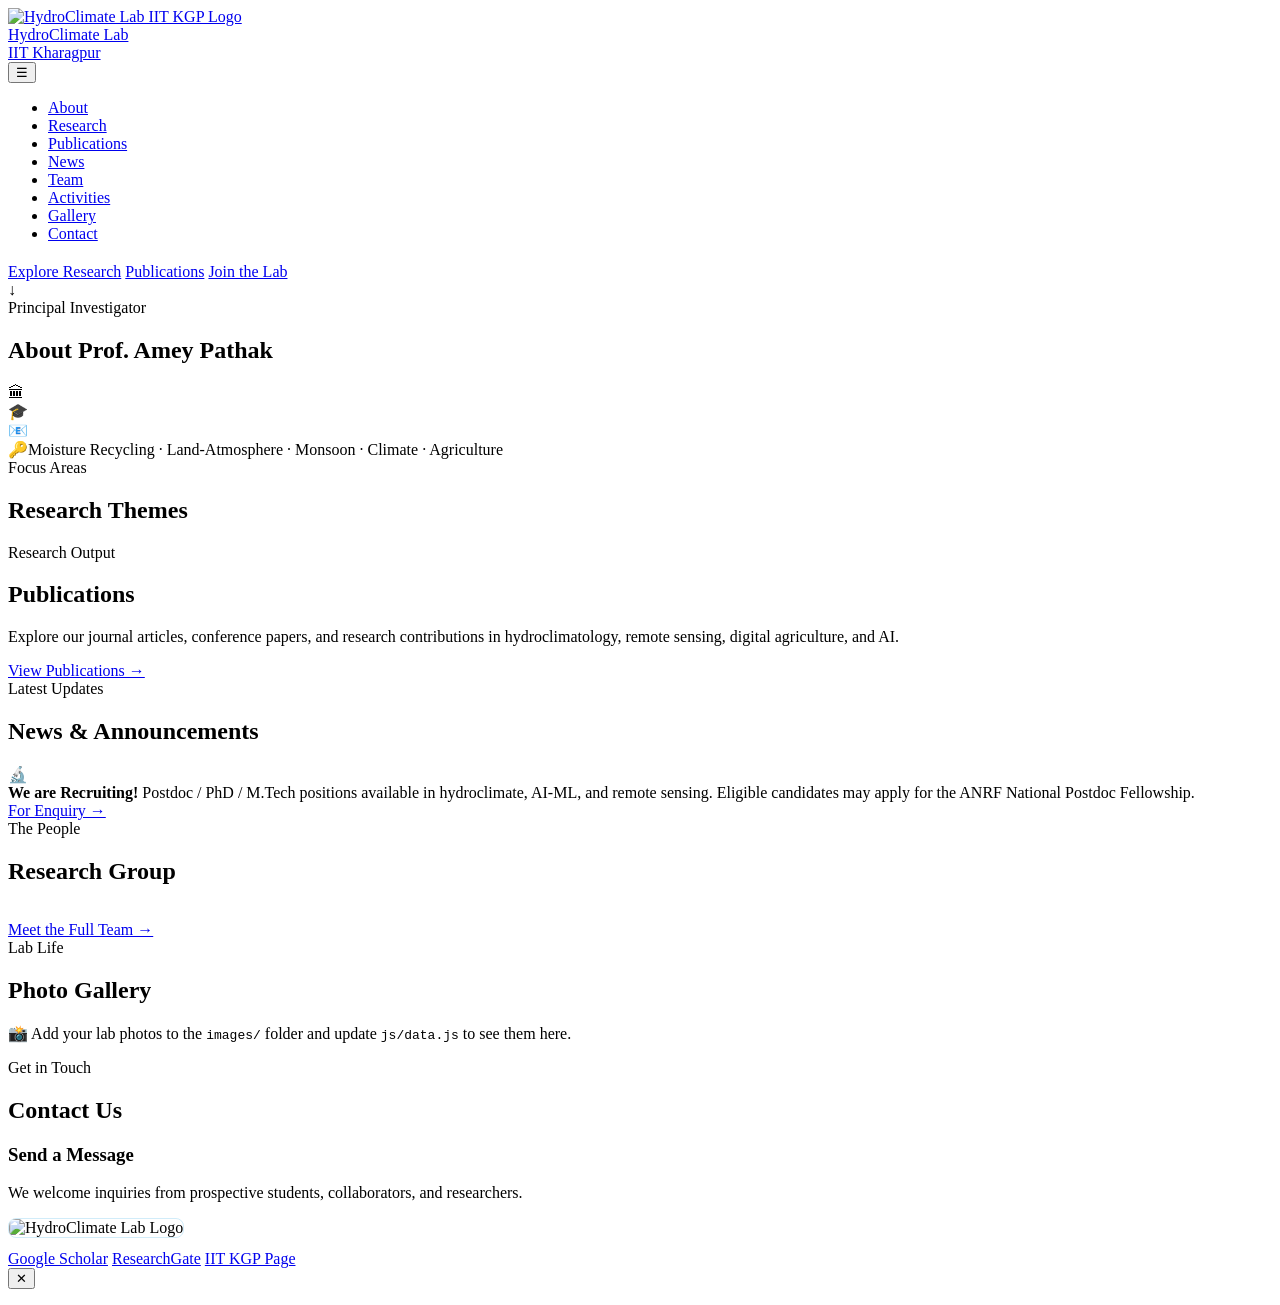
==== index.html @ 21ebfcee "Added" ====
<!DOCTYPE html>
<html lang="en">
<head>
  <meta charset="UTF-8"/>
  <meta name="viewport" content="width=device-width, initial-scale=1.0"/>
  <title>HydroClimate Lab — IIT Kharagpur</title>
  <meta name="description" content="Hydroclimate Laboratory at IIT Kharagpur led by Prof. Amey Pathak. Research in monsoon dynamics, moisture transport, extreme rainfall, atmospheric rivers, and drought assessment."/>
  <link href="https://fonts.googleapis.com/css2?family=Playfair+Display:wght@400;600;700&family=Source+Sans+3:wght@300;400;600&display=swap" rel="stylesheet"/>
  <link rel="stylesheet" href="css/style.css"/>
</head>
<body>

<!-- NAV -->
<nav id="navbar">
  <a class="nav-logo" href="#home">
    <img src="images/logo.png" alt="HydroClimate Lab IIT KGP Logo" class="nav-logo-img"/>
    <div>
      <div class="logo-text" id="nav-labname">HydroClimate Lab</div>
      <div class="logo-sub" id="nav-institute">IIT Kharagpur</div>
    </div>
  </a>
  <button class="hamburger" id="hamburger" aria-label="Menu">&#9776;</button>
  <ul id="nav-links">
    <li><a href="#about">About</a></li>
    <li><a href="#research">Research</a></li>
    <li><a href="publications.html">Publications</a></li>
    <li><a href="#news">News</a></li>
    <li><a href="team.html">Team</a></li>
    <li><a href="activities.html">Activities</a></li>
    <li><a href="#gallery">Gallery</a></li>
    <li><a href="#contact">Contact</a></li>
  </ul>
</nav>

<!-- HERO -->
<section class="hero" id="home">
  <div class="hero-content">
    <div class="hero-badge" id="hero-dept"></div>
    <h1 id="hero-title"></h1>
    <p class="hero-subtitle" id="hero-tagline"></p>
    <div class="hero-ctas">
      <a href="#research" class="btn-primary">Explore Research</a>
      <a href="#publications" class="btn-outline">Publications</a>
      <a href="#contact" class="btn-outline">Join the Lab</a>
    </div>
  </div>
  <div class="hero-scroll">↓</div>
</section>

<!-- STATS BAR -->
<div class="stats-bar" id="stats-bar"></div>

<!-- ABOUT -->
<section id="about">
  <div class="about-grid">
    <div class="about-text">
      <div class="section-label">Principal Investigator</div>
      <h2 class="section-title">About Prof. Amey Pathak</h2>
      <div class="section-divider"></div>
      <div id="about-text"></div>
      <div class="pi-links" id="pi-links"></div>
    </div>
    <div class="about-image-block">
      <div class="prof-card">
        <div class="prof-photo-wrap" id="prof-photo-wrap"></div>
        <div class="prof-name" id="prof-name"></div>
        <div id="prof-title-wrap"></div>
        <div class="prof-details">
          <div class="prof-detail-row"><span class="prof-detail-icon">🏛</span><span class="prof-detail-text" id="prof-office"></span></div>
          <div class="prof-detail-row"><span class="prof-detail-icon">🎓</span><span class="prof-detail-text" id="prof-degree"></span></div>
          <div class="prof-detail-row"><span class="prof-detail-icon">📧</span><span class="prof-detail-text" id="prof-email"></span></div>
          <div class="prof-detail-row"><span class="prof-detail-icon">🔑</span><span class="prof-detail-text">Moisture Recycling · Land-Atmosphere · Monsoon · Climate · Agriculture</span></div>
        </div>
        <div class="contact-links" id="prof-social-links"></div>
      </div>
    </div>
  </div>
</section>

<!-- RESEARCH -->
<section id="research" class="alt-bg">
  <div class="section-label">Focus Areas</div>
  <h2 class="section-title">Research Themes</h2>
  <div class="section-divider"></div>
  <div class="research-grid" id="research-grid"></div>
</section>

<!-- PUBLICATIONS -->
<section id="research">
</section>

<!-- Publications Preview -->
<section id="publications-preview">

    <div class="section-label">
        Research Output
    </div>

    <h2 class="section-title">
        Publications
    </h2>

    <div class="section-divider"></div>

    <p class="section-description">

        Explore our journal articles, conference papers,
        and research contributions in hydroclimatology,
        remote sensing, digital agriculture, and AI.

    </p>

    <div style="margin-top:05px;text-align:left;">

        <a href="publications.html" class="btn-primary">

            View Publications →

        </a>

    </div>

</section>

<section id="news">
</section>

<!-- NEWS -->
<section id="news" class="alt-bg">
  <div class="section-label">Latest Updates</div>
  <h2 class="section-title">News & Announcements</h2>
  <div class="section-divider"></div>
  <div class="news-list" id="news-list"></div>
  <div class="recruiting-banner">
    <div class="recruiting-icon">🔬</div>
    <div>
      <strong>We are Recruiting!</strong> Postdoc / PhD / M.Tech positions available in hydroclimate, AI-ML, and remote sensing. Eligible candidates may apply for the ANRF National Postdoc Fellowship.
    </div>
    <a href="#contact" class="btn-primary" style="white-space:nowrap;">For Enquiry →</a>
  </div>
</section>

<!-- TEAM -->
<section id="team">
  <div class="section-label">The People</div>
  <h2 class="section-title">Research Group</h2>
  <div class="section-divider"></div>
  <div class="team-grid" id="team-grid"></div>
  <div style="margin-top:36px;">
    <a href="team.html" class="btn-primary">Meet the Full Team →</a>
  </div>
</section>


<!-- GALLERY -->
<section id="gallery" class="alt-bg">
  <div class="section-label">Lab Life</div>
  <h2 class="section-title">Photo Gallery</h2>
  <div class="section-divider"></div>
  <div class="gallery-grid" id="gallery-grid"></div>
  <p class="gallery-note">📸 Add your lab photos to the <code>images/</code> folder and update <code>js/data.js</code> to see them here.</p>
</section>

<!-- CONTACT -->
<section id="contact" class="contact-bg">
  <div class="contact-grid">
    <div>
      <div class="section-label">Get in Touch</div>
      <h2 class="section-title">Contact Us</h2>
      <div class="section-divider"></div>
      <div class="contact-info" id="contact-info"></div>
    </div>
    <div id="contact-form-area">
      <h3 class="contact-form-title">Send a Message</h3>
      <p class="contact-form-subtitle">We welcome inquiries from prospective students, collaborators, and researchers.</p>
      <div id="google-form-embed"></div>
    </div>
  </div>
</section>

<!-- FOOTER -->
<footer>
  <div class="footer-inner">
    <div class="footer-logo">
      <img src="images/logo.png" alt="HydroClimate Lab Logo" style="width:40px;height:40px;border-radius:8px;object-fit:cover;border:1px solid rgba(74,179,232,0.25);"/>
      <div>
        <div style="color:white;font-size:13px;font-weight:600;" id="footer-labname"></div>
        <div style="font-size:11px;" id="footer-dept"></div>
      </div>
    </div>
    <p id="footer-text" style="font-size:12px;"></p>
    <div class="footer-links">
      <a href="https://scholar.google.com/citations?user=do9u7u8AAAAJ&hl=en" target="_blank">Google Scholar</a>
      <a href="https://www.researchgate.net/profile/Amey-Pathak" target="_blank">ResearchGate</a>
      <a href="https://www.iitkgp.ac.in/department/AG/faculty/ag-amey" target="_blank">IIT KGP Page</a>
    </div>
  </div>
</footer>

<!-- Lightbox -->
<div class="lightbox" id="lightbox">
  <button class="lightbox-close" id="lb-close">✕</button>
  <img id="lb-img" src="" alt=""/>
  <p id="lb-caption"></p>
</div>

<script src="js/data.js"></script>
<script src="js/main.js"></script>
</body>
</html>
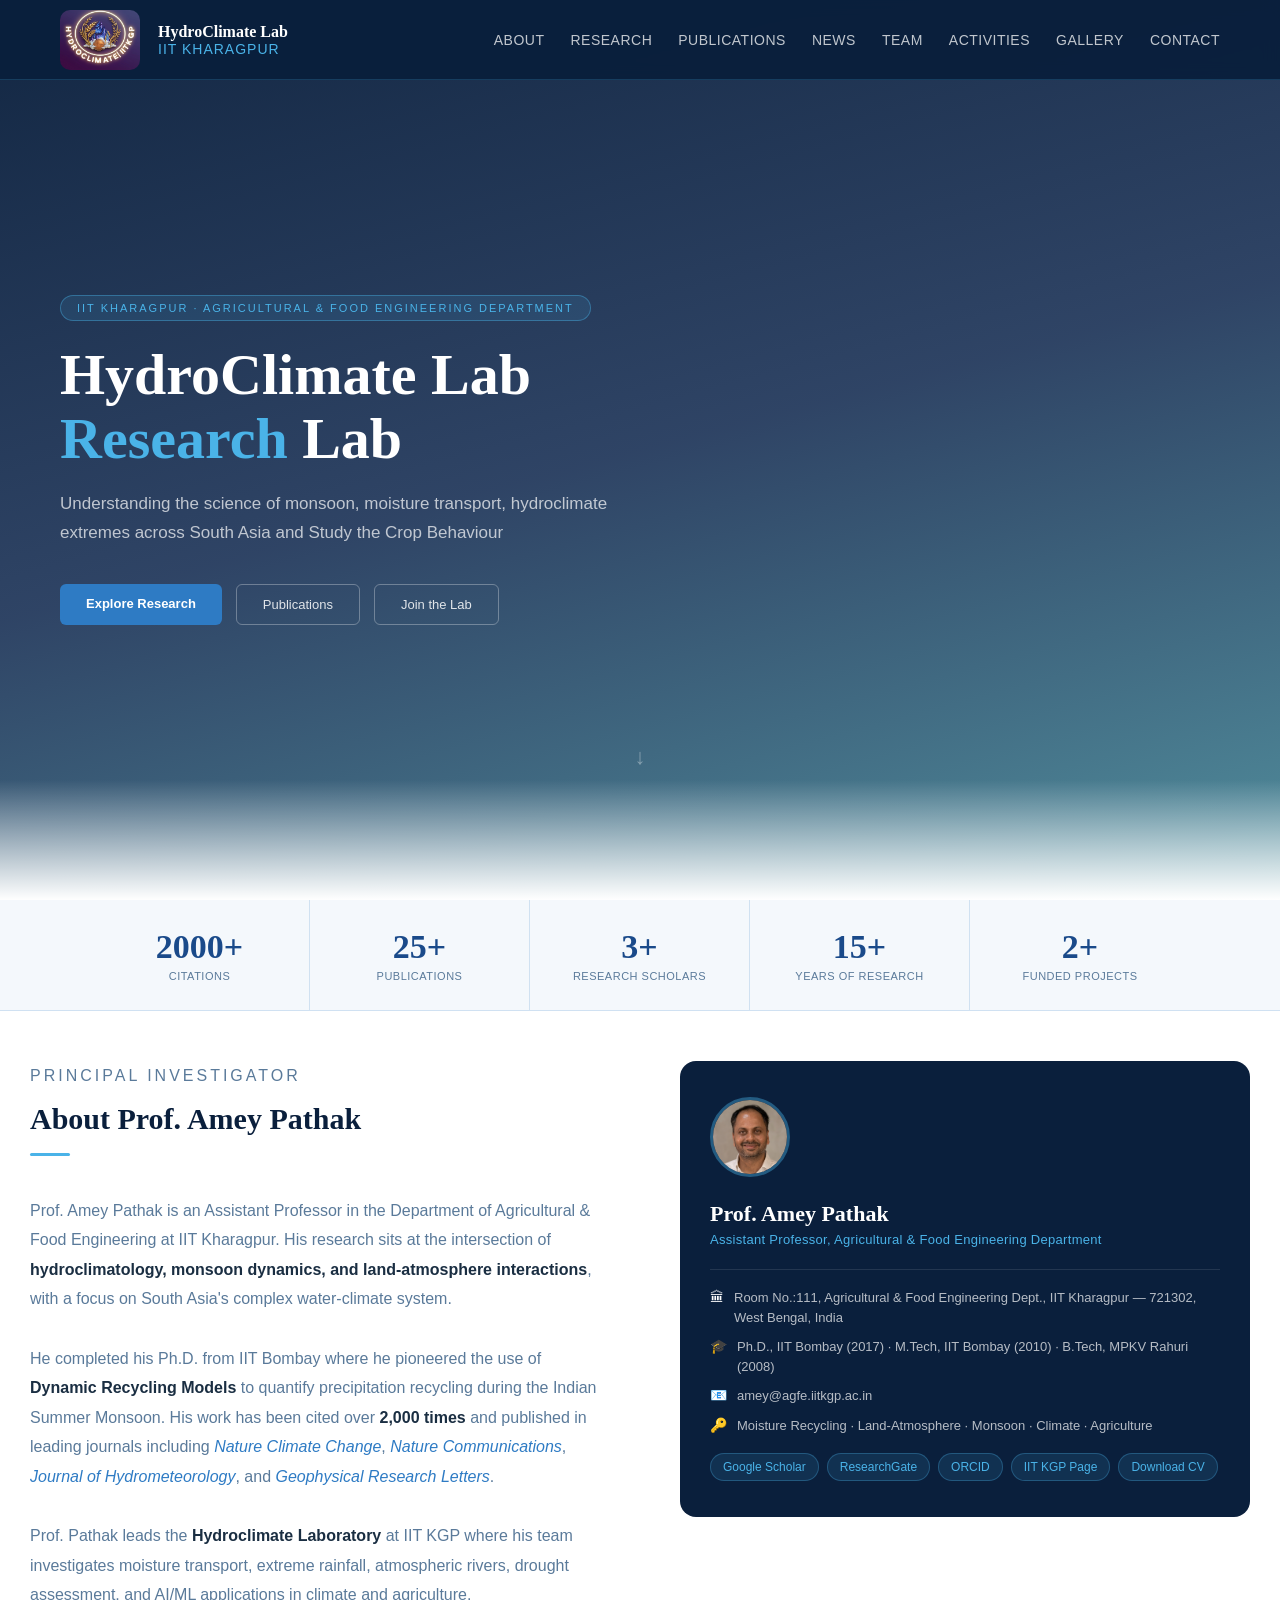
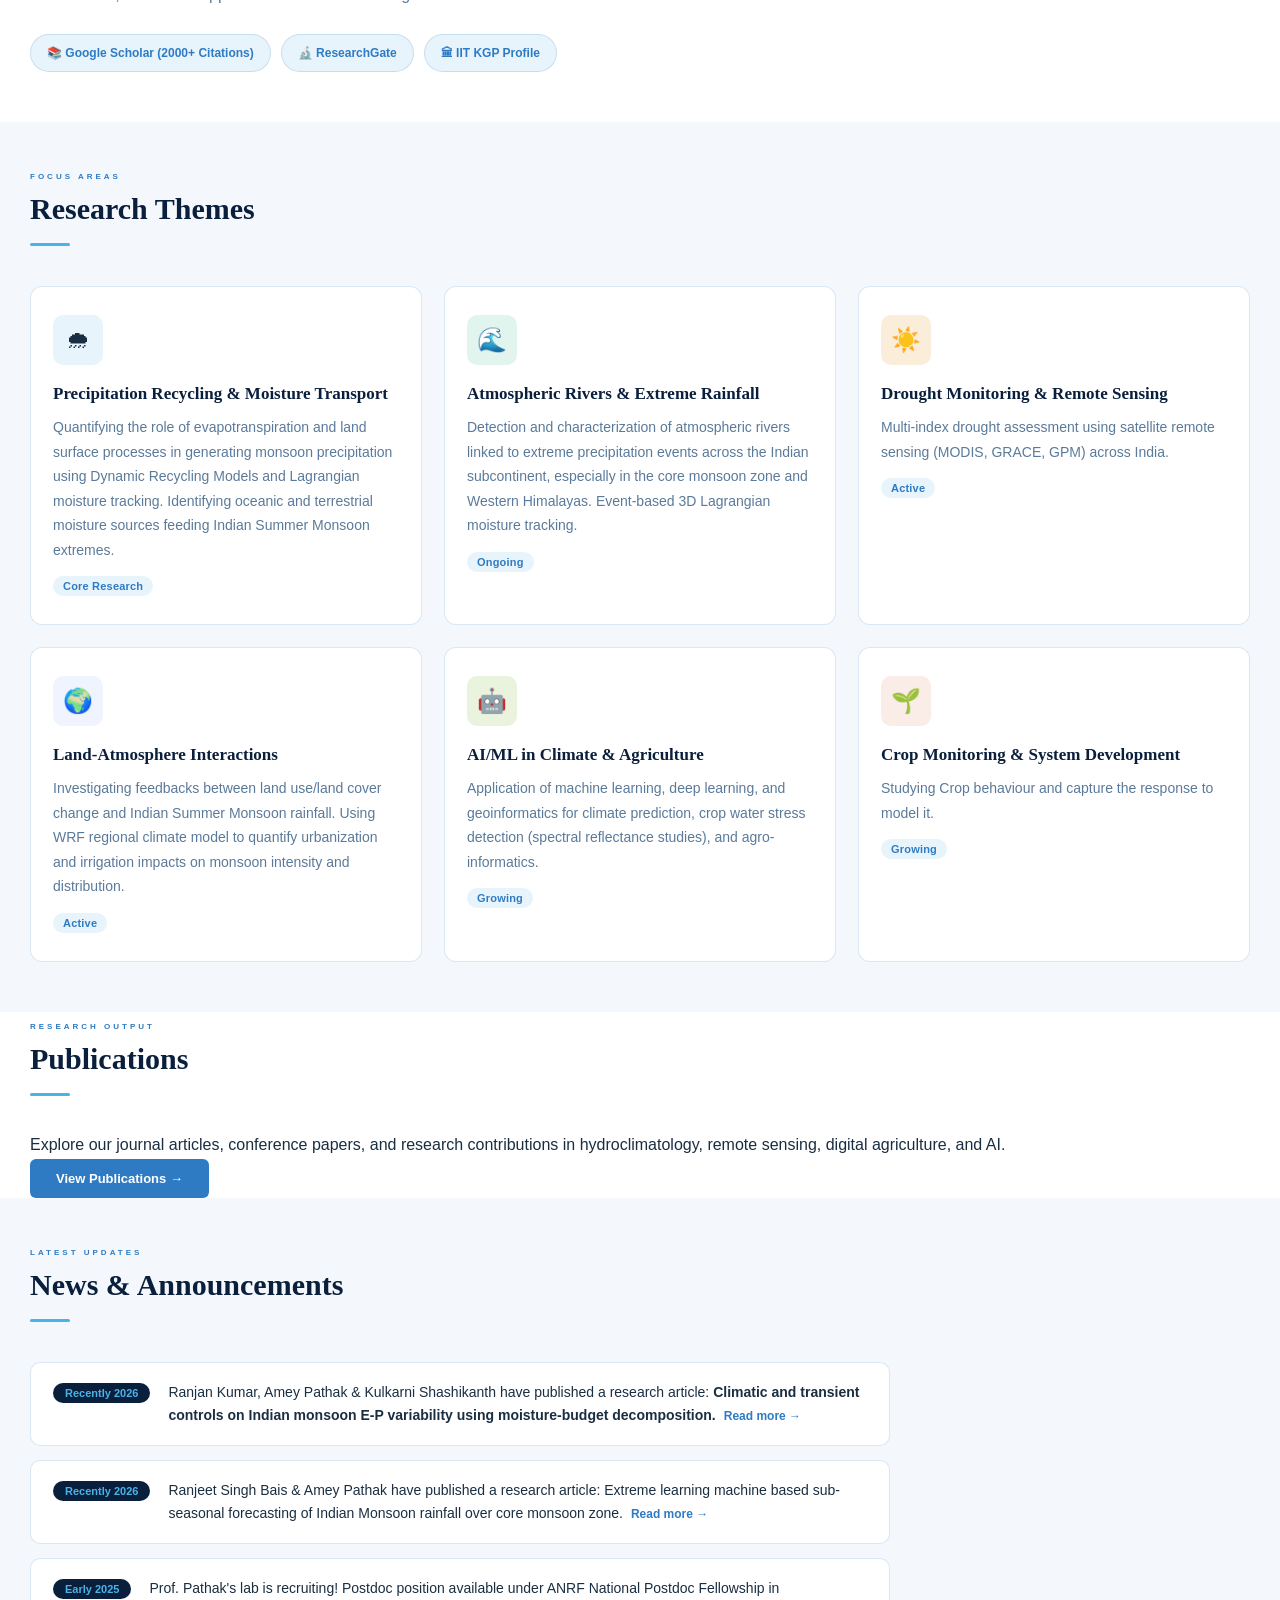
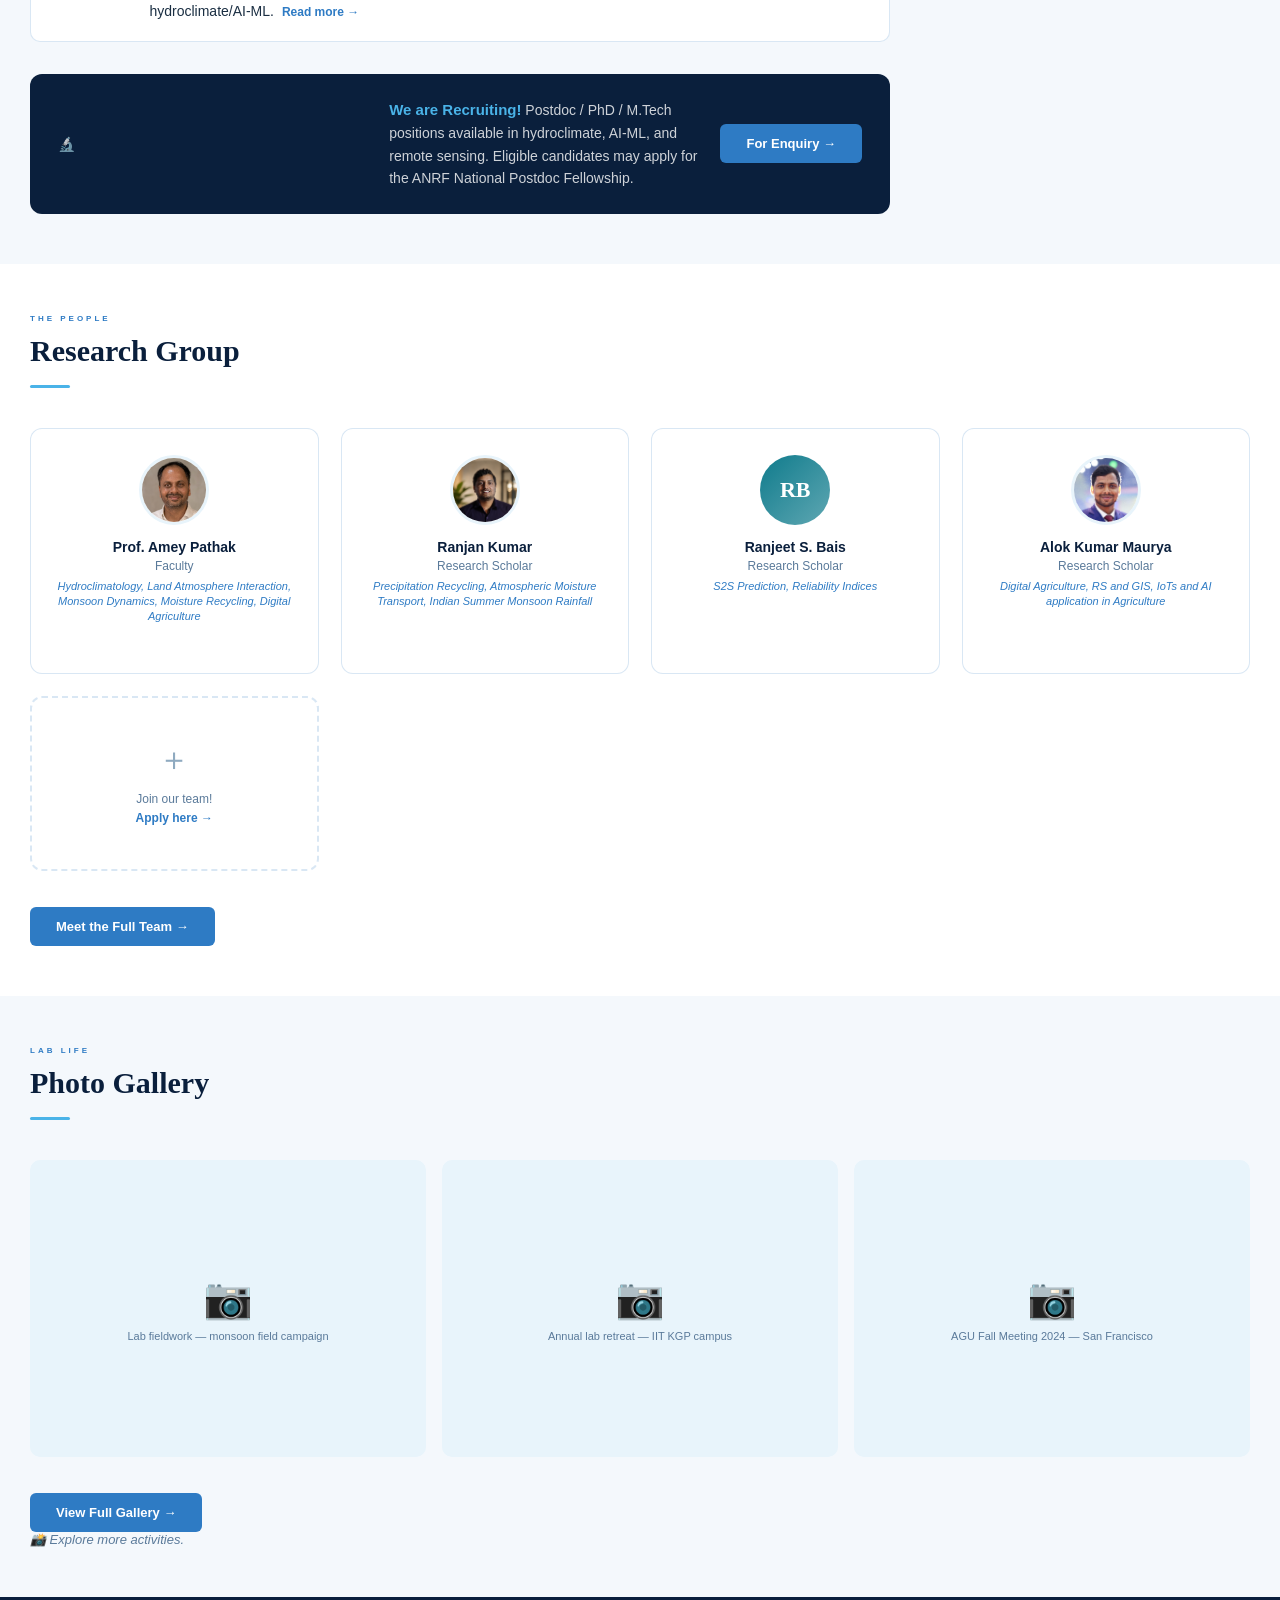
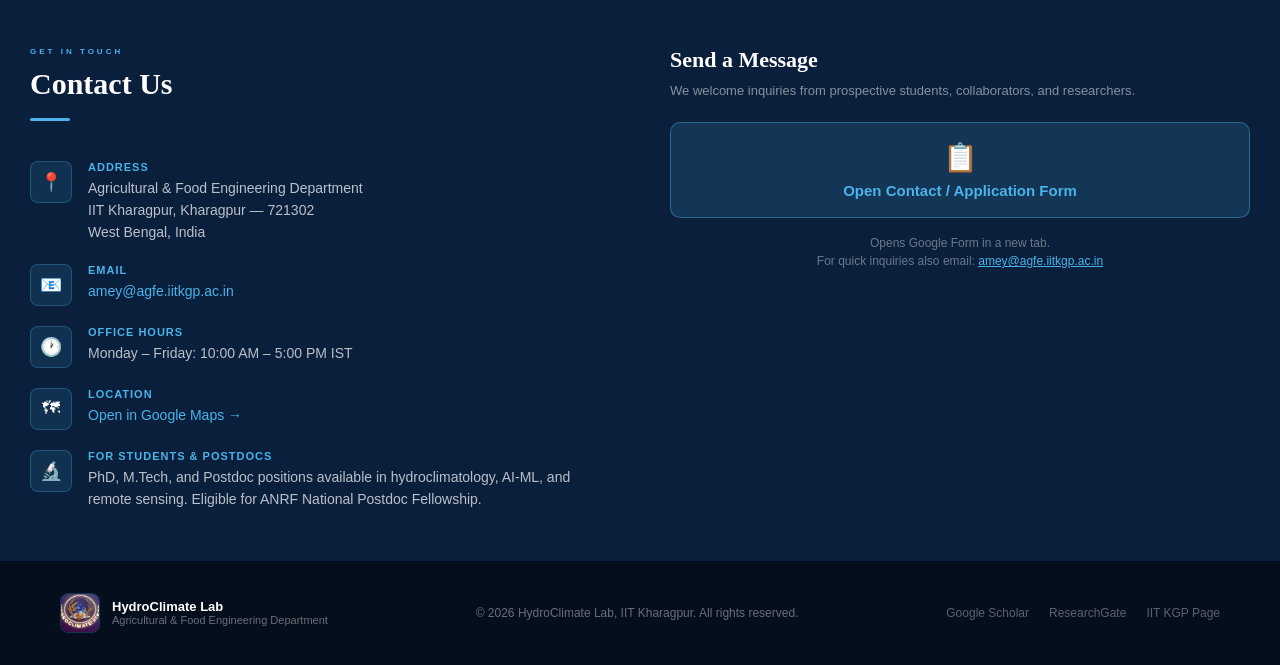
==== commit f9ebb96c: "Added" ====
--- a/index.html
+++ b/index.html
@@ -85,44 +85,19 @@
   <div class="research-grid" id="research-grid"></div>
 </section>
 
-<!-- PUBLICATIONS -->
-<section id="research">
-</section>
-
 <!-- Publications Preview -->
 <section id="publications-preview">
-
-    <div class="section-label">
-        Research Output
-    </div>
-
-    <h2 class="section-title">
-        Publications
-    </h2>
-
+    <div class="section-label">Research Output</div>
+    <h2 class="section-title">Publications</h2>
     <div class="section-divider"></div>
-
     <p class="section-description">
-
         Explore our journal articles, conference papers,
         and research contributions in hydroclimatology,
         remote sensing, digital agriculture, and AI.
-
     </p>
-
     <div style="margin-top:05px;text-align:left;">
-
-        <a href="publications.html" class="btn-primary">
-
-            View Publications →
-
-        </a>
-
+        <a href="publications.html" class="btn-primary">View Publications →</a>
     </div>
-
-</section>
-
-<section id="news">
 </section>
 
 <!-- NEWS -->
@@ -151,14 +126,13 @@
   </div>
 </section>
 
-
 <!-- GALLERY -->
 <section id="gallery" class="alt-bg">
   <div class="section-label">Lab Life</div>
   <h2 class="section-title">Photo Gallery</h2>
   <div class="section-divider"></div>
   <div class="gallery-grid" id="gallery-grid"></div>
-  <p class="gallery-note">📸 Add your lab photos to the <code>images/</code> folder and update <code>js/data.js</code> to see them here.</p>
+  <p class="gallery-note">📸 Explore more activities.</p>
 </section>
 
 <!-- CONTACT -->
@@ -205,6 +179,7 @@
 </div>
 
 <script src="js/data.js"></script>
+<script src="js/publication_data.js"></script>
 <script src="js/main.js"></script>
 </body>
-</html>
+</html>
--- a/css/style.css
+++ b/css/style.css
@@ -0,0 +1,502 @@
+:root {
+  --navy: #0a1f3c;
+  --deep: #122a50;
+  --blue: #1a4a8a;
+  --sky: #2e7bc4;
+  --accent: #4ab3e8;
+  --teal: #0f7b8c;
+  --light: #e8f4fb;
+  --muted: #8faac0;
+  --white: #ffffff;
+  --off-white: #f4f8fc;
+  --text: #1a2e42;
+  --text-muted: #5a7a9a;
+  --border: rgba(46,123,196,0.18);
+}
+*,*::before,*::after{margin:0;padding:0;box-sizing:border-box}
+html{scroll-behavior:smooth}
+body{font-family:'Source Sans 3',sans-serif;color:var(--text);background:var(--white)}
+
+/* NAV */
+nav{position:fixed;top:0;width:100%;z-index:100;background:rgba(10,31,60,0.97);backdrop-filter:blur(8px);display:flex;align-items:center;justify-content:space-between;padding:0 60px;height:80px;border-bottom:1px solid rgba(74,179,232,0.2);transition:box-shadow .3s}
+nav.scrolled{box-shadow:0 4px 32px rgba(0,0,0,.35)}
+.nav-logo{display:flex;align-items:center;gap:18px;text-decoration:none}
+/* ===== Logo Icone ===== */
+.logo-icon{width:38px;height:38px;background:linear-gradient(135deg,var(--sky),var(--accent));border-radius:8px;display:flex;align-items:center;justify-content:center;font-family:'Playfair Display',serif;font-size:15px;font-weight:700;color:white;flex-shrink:0}
+.nav-logo-img{width:80px;height:60px;border-radius:10px;object-fit:cover;flex-shrink:0;background:rgba(255,255,255,0.06)}
+/* ===== Logo Lab Name Font Size ===== */
+.logo-text{font-family:'Playfair Display',serif;font-size:16px;font-weight:600;color:white;line-height:1.2}
+/* ===== Institute Name Below Logo ===== */
+.logo-sub{font-size:14px;color:var(--accent);font-weight:300;letter-spacing:1px;text-transform:uppercase}
+nav ul{list-style:none;display:flex;gap:26px}
+nav ul a{color:rgba(255,255,255,.75);text-decoration:none;font-size:14px;letter-spacing:.5px;text-transform:uppercase;font-weight:400;transition:color .2s;padding:4px 0;border-bottom:2px solid transparent;transition:color .2s,border-color .2s}
+nav ul a:hover{color:var(--accent);border-color:var(--accent)}
+.hamburger{display:none;background:none;border:none;color:white;font-size:22px;cursor:pointer;padding:4px}
+
+/* HERO */
+.hero{min-height:100vh;background:linear-gradient(165deg,rgba(10,31,60,.97) 0%,rgba(18,42,80,.88) 50%,rgba(15,100,120,.72) 100%),url('https://images.unsplash.com/photo-1504608524841-42584120d693?w=1800&q=80') center/cover no-repeat;display:flex;align-items:center;padding:100px 60px 80px;position:relative;overflow:hidden}
+.hero::after{content:'';position:absolute;bottom:0;left:0;right:0;height:120px;background:linear-gradient(to bottom,transparent,var(--white));pointer-events:none}
+.hero-content{max-width:780px;z-index:1;animation:fadeUp .9s ease both}
+@keyframes fadeUp{from{opacity:0;transform:translateY(28px)}to{opacity:1;transform:translateY(0)}}
+.hero-badge{display:inline-block;background:rgba(74,179,232,.12);border:1px solid rgba(74,179,232,.4);color:var(--accent);font-size:11px;letter-spacing:2px;text-transform:uppercase;padding:6px 16px;border-radius:40px;margin-bottom:22px}
+.hero h1{font-family:'Playfair Display',serif;font-size:58px;line-height:1.1;color:white;font-weight:700;margin-bottom:18px}
+.hero h1 span{color:var(--accent)}
+.hero-subtitle{font-size:17px;color:rgba(255,255,255,.7);font-weight:300;line-height:1.75;margin-bottom:36px;max-width:600px}
+.hero-ctas{display:flex;gap:14px;flex-wrap:wrap}
+.btn-primary{background:var(--sky);color:white;padding:12px 26px;border-radius:6px;text-decoration:none;font-size:13px;font-weight:600;transition:background .2s,transform .15s;display:inline-block;border:none;cursor:pointer}
+.btn-primary:hover{background:var(--accent);transform:translateY(-2px)}
+.btn-secondary{background:transparent;color:var(--sky);padding:12px 26px;border-radius:6px;text-decoration:none;font-size:13px;font-weight:600;border:1.5px solid var(--sky);transition:background .2s,color .2s;display:inline-block}
+.btn-secondary:hover{background:var(--sky);color:white}
+.btn-outline{border:1px solid rgba(255,255,255,.3);color:rgba(255,255,255,.85);padding:12px 26px;border-radius:6px;text-decoration:none;font-size:13px;font-weight:400;transition:border-color .2s,color .2s;display:inline-block}
+.btn-outline:hover{border-color:var(--accent);color:var(--accent)}
+.hero-scroll{position:absolute;bottom:130px;left:50%;transform:translateX(-50%);color:rgba(255,255,255,.35);font-size:22px;animation:bounce 2s infinite;z-index:1;cursor:pointer}
+@keyframes bounce{0%,100%{transform:translateX(-50%) translateY(0)}50%{transform:translateX(-50%) translateY(9px)}}
+
+/* STATS BAR */
+.stats-bar{background:var(--off-white);border-bottom:1px solid var(--border);display:flex;justify-content:center;flex-wrap:wrap}
+.stat-item{flex:1;min-width:120px;max-width:220px;text-align:center;padding:28px 16px;border-right:1px solid var(--border)}
+.stat-item:last-child{border-right:none}
+.stat-num{font-family:'Playfair Display',serif;font-size:34px;font-weight:700;color:var(--blue)}
+.stat-label{font-size:11px;color:var(--text-muted);letter-spacing:.5px;text-transform:uppercase;margin-top:4px}
+
+/* SECTIONS */
+section{padding:50px 30px}
+.alt-bg{background:var(--off-white)}
+.section-label{font-size:8px;letter-spacing:3px;text-transform:uppercase;color:var(--sky);font-weight:600;margin-bottom:10px}
+.section-title{font-family:'Playfair Display',serif;font-size:30px;font-weight:700;color:var(--navy);line-height:1.2}
+.section-divider{width:40px;height:3px;background:var(--accent);margin:16px 0 40px;border-radius:2px}
+
+/* ABOUT */
+.about-grid{display:grid;grid-template-columns:1fr 1fr;gap:80px;align-items:start}
+.about-text p,.about-text div{font-size:16px;line-height:1.85;color:var(--text-muted);font-weight:300}
+.about-text strong{color:var(--text);font-weight:600}
+.about-text em{font-style:italic;color:var(--sky)}
+.pi-links{display:flex;gap:10px;flex-wrap:wrap;margin-top:24px}
+.pi-links a{background:var(--light);color:var(--sky);font-size:12px;padding:7px 16px;border-radius:20px;text-decoration:none;font-weight:600;border:1px solid var(--border);transition:all .2s}
+.pi-links a:hover{background:var(--sky);color:white;border-color:var(--sky)}
+.prof-card{background:var(--navy);border-radius:16px;padding:36px 30px;color:white}
+.prof-photo-wrap{margin-bottom:20px}
+.prof-avatar{width:80px;height:80px;border-radius:50%;display:flex;align-items:center;justify-content:center;font-family:'Playfair Display',serif;font-size:26px;font-weight:700;color:white;background:linear-gradient(135deg,var(--sky),var(--teal))}
+.prof-photo{width:80px;height:80px;border-radius:50%;object-fit:cover;border:3px solid rgba(74,179,232,.4)}
+.prof-name{font-family:'Playfair Display',serif;font-size:22px;font-weight:700;margin-bottom:4px}
+.prof-title-text{font-size:13px;color:var(--accent);letter-spacing:.3px;margin-bottom:20px;line-height:1.4;display:block}
+.prof-details{border-top:1px solid rgba(255,255,255,.1);padding-top:18px}
+.prof-detail-row{display:flex;align-items:flex-start;gap:10px;margin-bottom:10px}
+.prof-detail-icon{font-size:14px;margin-top:1px;flex-shrink:0}
+.prof-detail-text{font-size:13px;color:rgba(255,255,255,.7);line-height:1.5}
+.contact-links{display:flex;gap:8px;flex-wrap:wrap;margin-top:18px}
+.contact-links a{background:rgba(74,179,232,.12);border:1px solid rgba(74,179,232,.3);color:var(--accent);font-size:12px;padding:6px 12px;border-radius:20px;text-decoration:none;transition:background .2s}
+.contact-links a:hover{background:rgba(74,179,232,.28)}
+
+/* RESEARCH */
+.research-grid{display:grid;grid-template-columns:repeat(3,1fr);gap:22px}
+.research-card{background:white;border-radius:12px;border:1px solid var(--border);padding:28px 22px;transition:transform .2s,box-shadow .2s;position:relative;overflow:hidden}
+.research-card::before{content:'';position:absolute;top:0;left:0;right:0;height:3px;background:linear-gradient(90deg,var(--sky),var(--accent));opacity:0;transition:opacity .2s}
+.research-card:hover{transform:translateY(-4px);box-shadow:0 12px 32px rgba(10,31,60,.1)}
+.research-card:hover::before{opacity:1}
+.research-icon{width:50px;height:50px;border-radius:10px;display:flex;align-items:center;justify-content:center;font-size:24px;margin-bottom:18px}
+.research-card h3{font-family:'Playfair Display',serif;font-size:17px;font-weight:600;color:var(--navy);margin-bottom:10px;line-height:1.3}
+.research-card p{font-size:14px;color:var(--text-muted);line-height:1.75;font-weight:300}
+.tag{display:inline-block;background:var(--light);color:var(--sky);font-size:11px;padding:4px 10px;border-radius:12px;margin:14px 0 0;font-weight:600;letter-spacing:.2px}
+
+/* PUBLICATIONS */
+.pub-filter{display:flex;gap:8px;flex-wrap:wrap;margin-bottom:20px}
+.filter-btn{background:white;border:1px solid var(--border);color:var(--text-muted);font-size:12px;padding:7px 16px;border-radius:20px;cursor:pointer;transition:all .2s;font-family:'Source Sans 3',sans-serif}
+.filter-btn:hover,.filter-btn.active{background:var(--navy);color:white;border-color:var(--navy)}
+.pub-list{display:flex;flex-direction:column;gap:16px;max-width:960px}
+.pub-item{background:var(--off-white);border-radius:10px;border-left:4px solid var(--sky);padding:05px 05px;transition:border-color .2s,opacity .3s}
+.pub-item:hover{border-color:var(--accent)}
+.pub-item.hidden{display:none}
+.pub-year-badge{float:right;background:var(--navy);color:white;font-size:11px;padding:3px 10px;border-radius:20px;font-weight:600}
+.pub-title{font-size:15px;font-weight:600;color:var(--navy);margin-bottom:6px;line-height:1.4}
+.pub-authors{font-size:13px;color:var(--text-muted);margin-bottom:5px;font-weight:300}
+.pub-journal{font-size:13px;color:var(--sky);font-style:italic}
+.pub-doi{margin-top:7px}
+.pub-doi a{color:var(--accent);text-decoration:none;font-size:12px;font-weight:600}
+.pub-doi a:hover{text-decoration:underline}
+
+/* NEWS */
+.news-list{display:flex;flex-direction:column;gap:14px;max-width:860px;margin-bottom:32px}
+.news-item{display:flex;gap:18px;align-items:flex-start;background:white;border-radius:10px;padding:18px 22px;border:1px solid var(--border);transition:box-shadow .2s}
+.news-item:hover{box-shadow:0 4px 16px rgba(10,31,60,.08)}
+.news-date{background:var(--navy);color:var(--accent);font-size:11px;padding:4px 12px;border-radius:20px;white-space:nowrap;font-weight:600;height:fit-content;margin-top:2px;flex-shrink:0}
+.news-text{font-size:14px;color:var(--text);line-height:1.65}
+.news-text a{color:var(--sky);text-decoration:none;font-size:12px;margin-left:8px;font-weight:600}
+.recruiting-banner{background:var(--navy);border-radius:12px;padding:24px 28px;display:flex;align-items:center;gap:20px;flex-wrap:wrap;max-width:860px}
+.recruiting-icon{font-size:28px;flex-shrink:0}
+.recruiting-banner div{flex:1;font-size:14px;color:rgba(255,255,255,.8);line-height:1.6;min-width:200px}
+.recruiting-banner strong{color:var(--accent);font-size:15px}
+
+/* TEAM */
+.team-grid{display:grid;grid-template-columns:repeat(4,1fr);gap:22px}
+a.team-card{text-decoration:none;color:inherit;display:block;cursor:pointer}
+.team-view-profile{font-size:11px;color:var(--sky);font-weight:600;margin-top:10px;opacity:0;transition:opacity .2s}
+.team-card:hover .team-view-profile{opacity:1}
+.team-card:hover{transform:translateY(-3px);box-shadow:0 8px 24px rgba(10,31,60,.1)}
+.team-card{background:white;border-radius:12px;border:1px solid var(--border);padding:26px 16px;text-align:center;transition:transform .2s,box-shadow .2s}
+.team-avatar{width:70px;height:70px;border-radius:50%;display:flex;align-items:center;justify-content:center;font-family:'Playfair Display',serif;font-size:22px;font-weight:700;color:white;margin:0 auto 14px}
+.team-photo{width:70px;height:70px;border-radius:50%;object-fit:cover;margin:0 auto 14px;display:block;border:3px solid var(--light)}
+.team-name{font-size:14px;font-weight:600;color:var(--navy);margin-bottom:4px}
+.team-role{font-size:12px;color:var(--text-muted);font-weight:300}
+.team-research{font-size:11px;color:var(--sky);margin-top:6px;font-style:italic;line-height:1.4}
+.team-email{font-size:11px;margin-top:8px}
+.team-email a{color:var(--muted);text-decoration:none}
+.team-card.recruit{border:2px dashed var(--border);background:transparent;display:flex;flex-direction:column;align-items:center;justify-content:center;min-height:175px}
+.recruit-plus{font-size:32px;color:var(--muted);margin-bottom:8px}
+.team-card.recruit a{color:var(--sky);font-size:12px;text-decoration:none;font-weight:600}
+
+/* GALLERY */
+.gallery-grid{display:grid;grid-template-columns:repeat(3,1fr);gap:16px;margin-bottom:20px}
+.gallery-item{border-radius:10px;overflow:hidden;cursor:pointer;position:relative;aspect-ratio:4/3;background:var(--light)}
+.gallery-item img{width:100%;height:100%;object-fit:cover;transition:transform .3s;display:block}
+.gallery-item:hover img{transform:scale(1.05)}
+.gallery-overlay{position:absolute;bottom:0;left:0;right:0;background:linear-gradient(transparent,rgba(10,31,60,.88));padding:24px 14px 14px;opacity:0;transition:opacity .3s}
+.gallery-item:hover .gallery-overlay{opacity:1}
+.gallery-caption{color:white;font-size:12px;font-weight:400;line-height:1.4}
+.gallery-placeholder{width:100%;height:100%;background:var(--light);display:flex;flex-direction:column;align-items:center;justify-content:center;font-size:40px;color:var(--muted);gap:8px}
+.gallery-placeholder span{font-size:11px;color:var(--text-muted);font-family:'Source Sans 3',sans-serif;text-align:center;padding:0 12px}
+.gallery-note{font-size:13px;color:var(--text-muted);font-style:italic}
+.gallery-note code{background:white;border:1px solid var(--border);padding:2px 6px;border-radius:4px;font-size:12px}
+
+.activities-preview,
+#activities-container {
+  display: flex;
+  flex-direction: column;
+  gap: 40px;
+  padding: 40px;
+}
+
+.activity-card {
+  background: white;
+  border-radius: 16px;
+  padding: 24px;
+  box-shadow: 0 6px 24px rgba(0,0,0,0.08);
+}
+
+.activity-header {
+  display: flex;
+  justify-content: space-between;
+  align-items: center;
+  flex-wrap: wrap;
+}
+
+.activity-meta {
+  display: flex;
+  gap: 12px;
+}
+
+.activity-date,
+.activity-role {
+  background: #eef4ff;
+  padding: 6px 12px;
+  border-radius: 20px;
+  font-size: 14px;
+}
+
+.activity-description {
+  margin-top: 16px;
+  line-height: 1.7;
+}
+
+.activity-gallery {
+  margin-top: 24px;
+  display: flex;
+  gap: 14px;
+  flex-wrap: wrap;
+}
+
+.activity-thumb {
+  width: 220px;
+  height: 160px;
+  object-fit: cover;
+  border-radius: 10px;
+  cursor: pointer;
+  transition: 0.3s;
+}
+
+.activity-thumb:hover {
+  transform: scale(1.03);
+}
+
+
+.publications-grid{
+    display:grid;
+    grid-template-columns:repeat(auto-fit,minmax(350px,1fr));
+    gap:10px;
+}
+
+.publication-card{
+    background:#fff;
+    border-radius:16px;
+    padding:10px;
+    box-shadow:0 4px 18px rgba(0,0,0,.08);
+    transition:.3s;
+}
+
+.publication-card:hover{
+    transform:translateY(-4px);
+}
+
+.pub-year{
+    color:#1a4a8a;
+    font-weight:700;
+}
+
+.pub-type{
+    display:inline-block;
+    margin-top:8px;
+    background:#eef4ff;
+    padding:4px 12px;
+    border-radius:20px;
+}
+
+.pub-title{
+    margin-top:10px;
+    line-height:1.5;
+}
+
+.pub-authors{
+    color:#666;
+}
+
+.pub-venue{
+    font-style:italic;
+}
+
+.pub-buttons{
+    margin-top:10px;
+    display:flex;
+    gap:10px;
+}
+
+.pub-btn{
+    padding:8px 16px;
+    border-radius:8px;
+    text-decoration:none;
+    background:#1a4a8a;
+    color:white;
+}
+
+.hero-small{
+    padding:120px 0 70px;
+    background:linear-gradient(
+        135deg,
+        rgba(26,74,138,.06),
+        rgba(26,74,138,.02)
+    );
+    text-align:center;
+}
+
+.hero-description{
+    max-width:800px;
+    margin:20px auto 0;
+    color:#555;
+    font-size:1.1rem;
+    line-height:1.8;
+}
+.publication-year-section{
+    margin-bottom:60px;
+}
+
+.publication-year{
+    color:#1a4a8a;
+    margin-bottom:20px;
+    border-bottom:3px solid #1a4a8a;
+    padding-bottom:10px;
+}
+
+.publication-category{
+    margin:30px 0 15px;
+    color:#444;
+}
+
+.publication-card{
+
+    background:#fff;
+
+    padding:24px;
+
+    border-radius:16px;
+
+    box-shadow:0 4px 16px rgba(0,0,0,.08);
+
+    margin-bottom:20px;
+
+    transition:.3s;
+}
+
+.publication-card:hover{
+
+    transform:translateY(-4px);
+
+}
+
+.publication-type{
+
+    display:inline-block;
+
+    padding:5px 12px;
+
+    background:#eef4ff;
+
+    color:#1a4a8a;
+
+    border-radius:20px;
+
+    font-size:14px;
+
+    font-weight:600;
+}
+
+.publication-title{
+
+    margin-top:10px;
+
+    line-height:1.6;
+}
+
+.publication-authors{
+
+    color:#666;
+
+    margin-top:10px;
+}
+
+.publication-venue{
+
+    color:#444;
+
+    font-style:italic;
+}
+
+.publication-links{
+
+    margin-top:15px;
+
+    display:flex;
+
+    gap:10px;
+
+    flex-wrap:wrap;
+}
+
+.pub-btn{
+
+    text-decoration:none;
+
+    background:#1a4a8a;
+
+    color:white;
+
+    padding:8px 16px;
+
+    border-radius:8px;
+
+    font-size:14px;
+
+    transition:.3s;
+}
+
+.pub-btn:hover{
+
+    opacity:.85;
+}
+
+#publications-preview{
+    padding-top: 10px;
+    padding-bottom: 0px;
+}
+
+
+
+
+/* LIGHTBOX */
+
+.lightbox {
+  display: none;
+  position: fixed;
+  z-index: 9999;
+  left: 0;
+  top: 0;
+  width: 100%;
+  height: 100%;
+  background: rgba(0,0,0,0.92);
+  justify-content: center;
+  align-items: center;
+}
+
+.lightbox-content {
+  max-width: 90%;
+  max-height: 90%;
+  border-radius: 10px;
+}
+
+.close-lightbox {
+  position: absolute;
+  top: 30px;
+  right: 40px;
+  color: white;
+  font-size: 42px;
+  cursor: pointer;
+}
+/* LIGHTBOX */
+.lightbox{display:none;position:fixed;inset:0;background:rgba(0,0,0,.93);z-index:999;align-items:center;justify-content:center;flex-direction:column;gap:16px;padding:20px}
+.lightbox.open{display:flex}
+.lightbox img{max-width:90vw;max-height:80vh;border-radius:8px;object-fit:contain}
+.lightbox p{color:rgba(255,255,255,.7);font-size:14px;text-align:center}
+.lightbox-close{position:absolute;top:20px;right:28px;background:none;border:none;color:white;font-size:28px;cursor:pointer;opacity:.7;transition:opacity .2s;line-height:1}
+.lightbox-close:hover{opacity:1}
+
+/* CONTACT */
+.contact-bg{background:var(--navy);color:white}
+.contact-bg .section-title{color:white}
+.contact-bg .section-label{color:var(--accent)}
+.contact-bg .section-divider{background:var(--accent)}
+.contact-grid{display:grid;grid-template-columns:1fr 1fr;gap:60px;align-items:start}
+.contact-info{display:flex;flex-direction:column;gap:20px}
+.contact-row{display:flex;gap:16px;align-items:flex-start}
+.contact-icon{width:42px;height:42px;border-radius:8px;background:rgba(74,179,232,.12);border:1px solid rgba(74,179,232,.28);display:flex;align-items:center;justify-content:center;font-size:18px;flex-shrink:0}
+.contact-detail h4{font-size:11px;color:var(--accent);letter-spacing:1px;text-transform:uppercase;margin-bottom:4px}
+.contact-detail p{font-size:14px;color:rgba(255,255,255,.72);font-weight:300;line-height:1.6;white-space:pre-line}
+.contact-detail a{color:var(--accent);text-decoration:none}
+.contact-detail a:hover{text-decoration:underline}
+.contact-form-title{font-family:'Playfair Display',serif;font-size:22px;color:white;margin-bottom:8px;font-weight:600}
+.contact-form-subtitle{font-size:13px;color:rgba(255,255,255,.5);margin-bottom:22px;line-height:1.5}
+.google-form-btn{display:block;background:rgba(74,179,232,.15);border:1.5px solid rgba(74,179,232,.4);color:var(--accent);text-align:center;padding:18px 24px;border-radius:10px;text-decoration:none;font-size:15px;font-weight:600;transition:all .2s;margin-bottom:16px}
+.google-form-btn:hover{background:rgba(74,179,232,.28);border-color:var(--accent)}
+.google-form-btn .gf-icon{font-size:28px;display:block;margin-bottom:8px}
+.google-form-note{font-size:12px;color:rgba(255,255,255,.4);line-height:1.5;text-align:center}
+.google-form-note a{color:var(--accent)}
+
+/* FOOTER */
+footer{background:#050e1c;color:rgba(255,255,255,.4);padding:32px 60px}
+.footer-inner{display:flex;align-items:center;justify-content:space-between;flex-wrap:wrap;gap:16px}
+.footer-logo{display:flex;align-items:center;gap:12px}
+.footer-links{display:flex;gap:20px}
+.footer-links a{color:rgba(255,255,255,.35);text-decoration:none;font-size:12px;transition:color .2s}
+.footer-links a:hover{color:var(--accent)}
+
+/* RESPONSIVE */
+@media(max-width:960px){
+  nav{padding:0 24px}
+  .hamburger{display:block}
+  nav ul{display:none;flex-direction:column;position:absolute;top:66px;left:0;width:100%;background:rgba(10,31,60,.98);padding:16px 24px 24px;gap:14px;border-bottom:1px solid rgba(74,179,232,.2)}
+  nav ul.open{display:flex}
+  section{padding:40px 20px}
+  .hero{padding:100px 24px 80px}
+  .hero h1{font-size:38px}
+  .about-grid,.contact-grid{grid-template-columns:1fr;gap:40px}
+  .research-grid{grid-template-columns:1fr 1fr}
+  .team-grid{grid-template-columns:repeat(2,1fr)}
+  .gallery-grid{grid-template-columns:repeat(2,1fr)}
+  .stats-bar{justify-content:flex-start}
+  .stat-item{border-right:none;border-bottom:1px solid var(--border);flex:none;width:50%}
+  .footer-inner{flex-direction:column;align-items:flex-start}
+}
+@media(max-width:560px){
+  .hero h1{font-size:30px}
+  .research-grid,.gallery-grid{grid-template-columns:1fr}
+  .section-title{font-size:28px}
+  .team-grid{grid-template-columns:repeat(2,1fr)}
+  .recruiting-banner{flex-direction:column}
+}
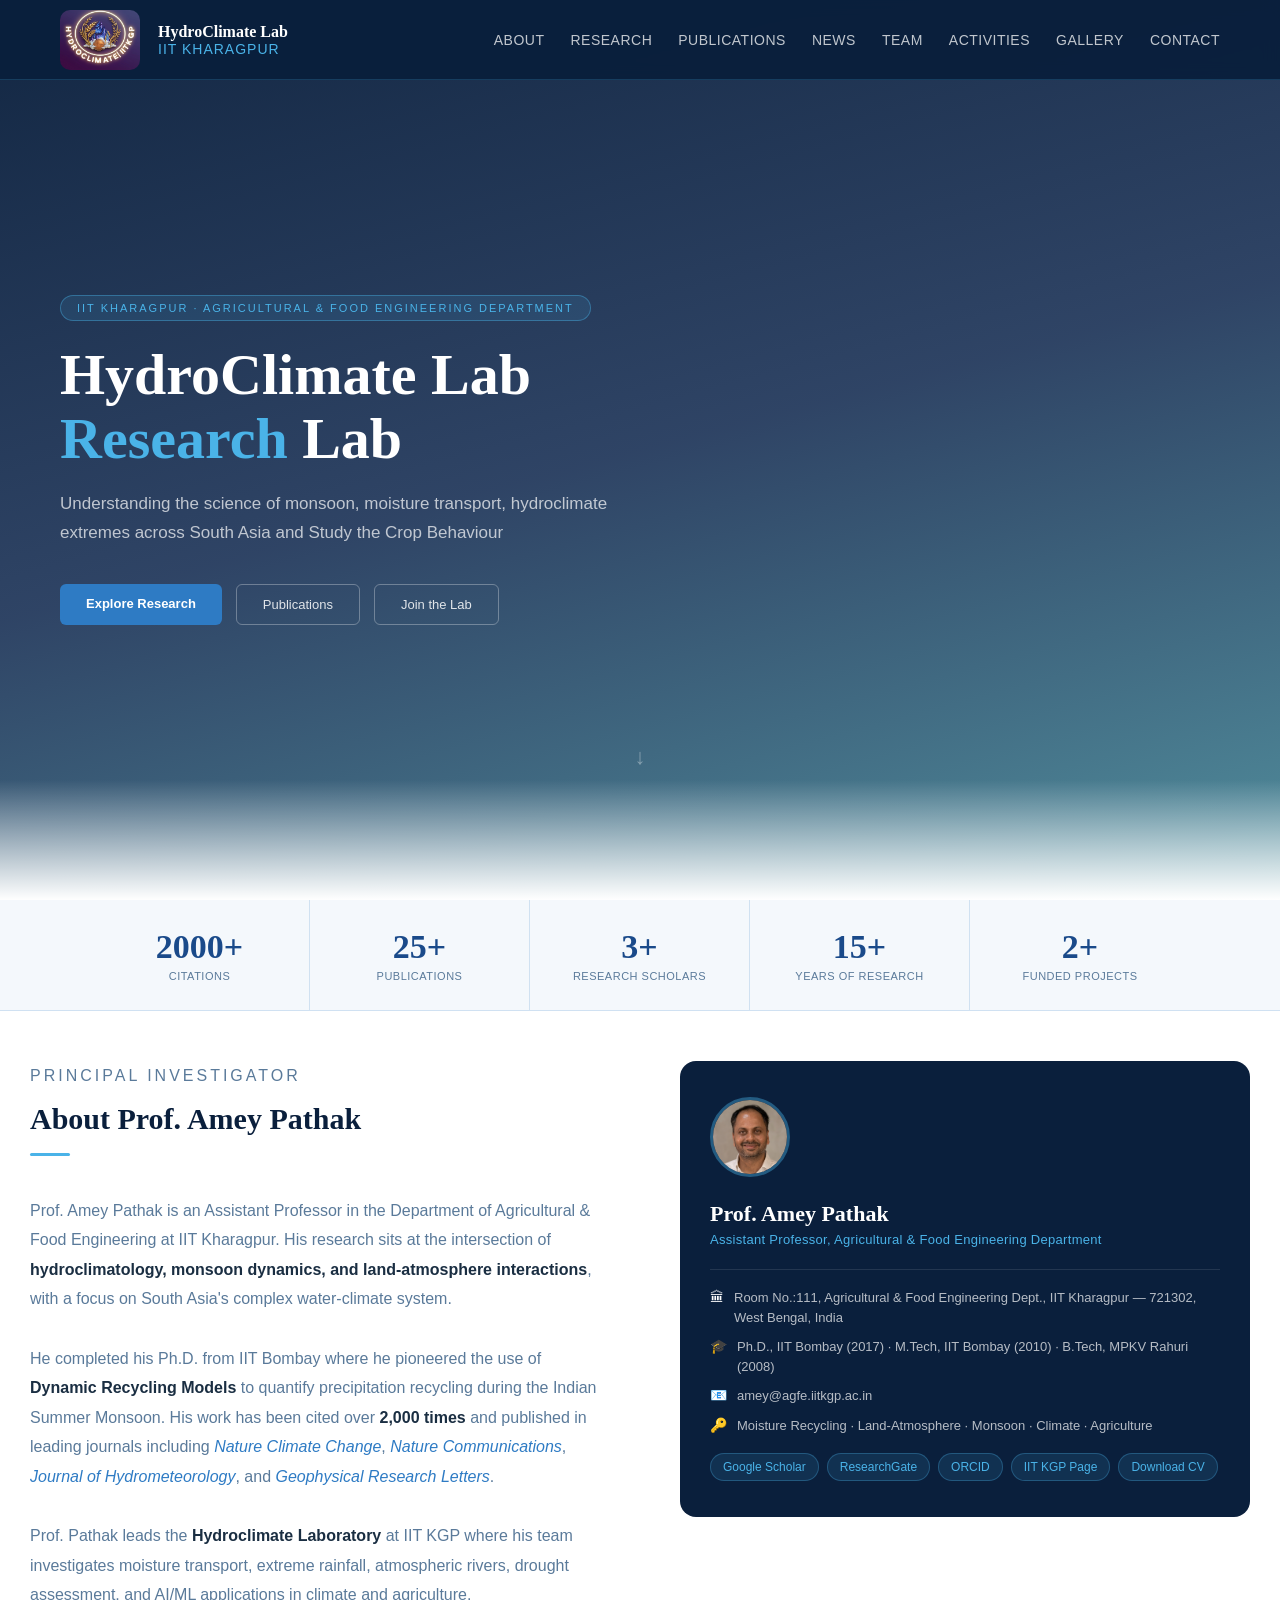
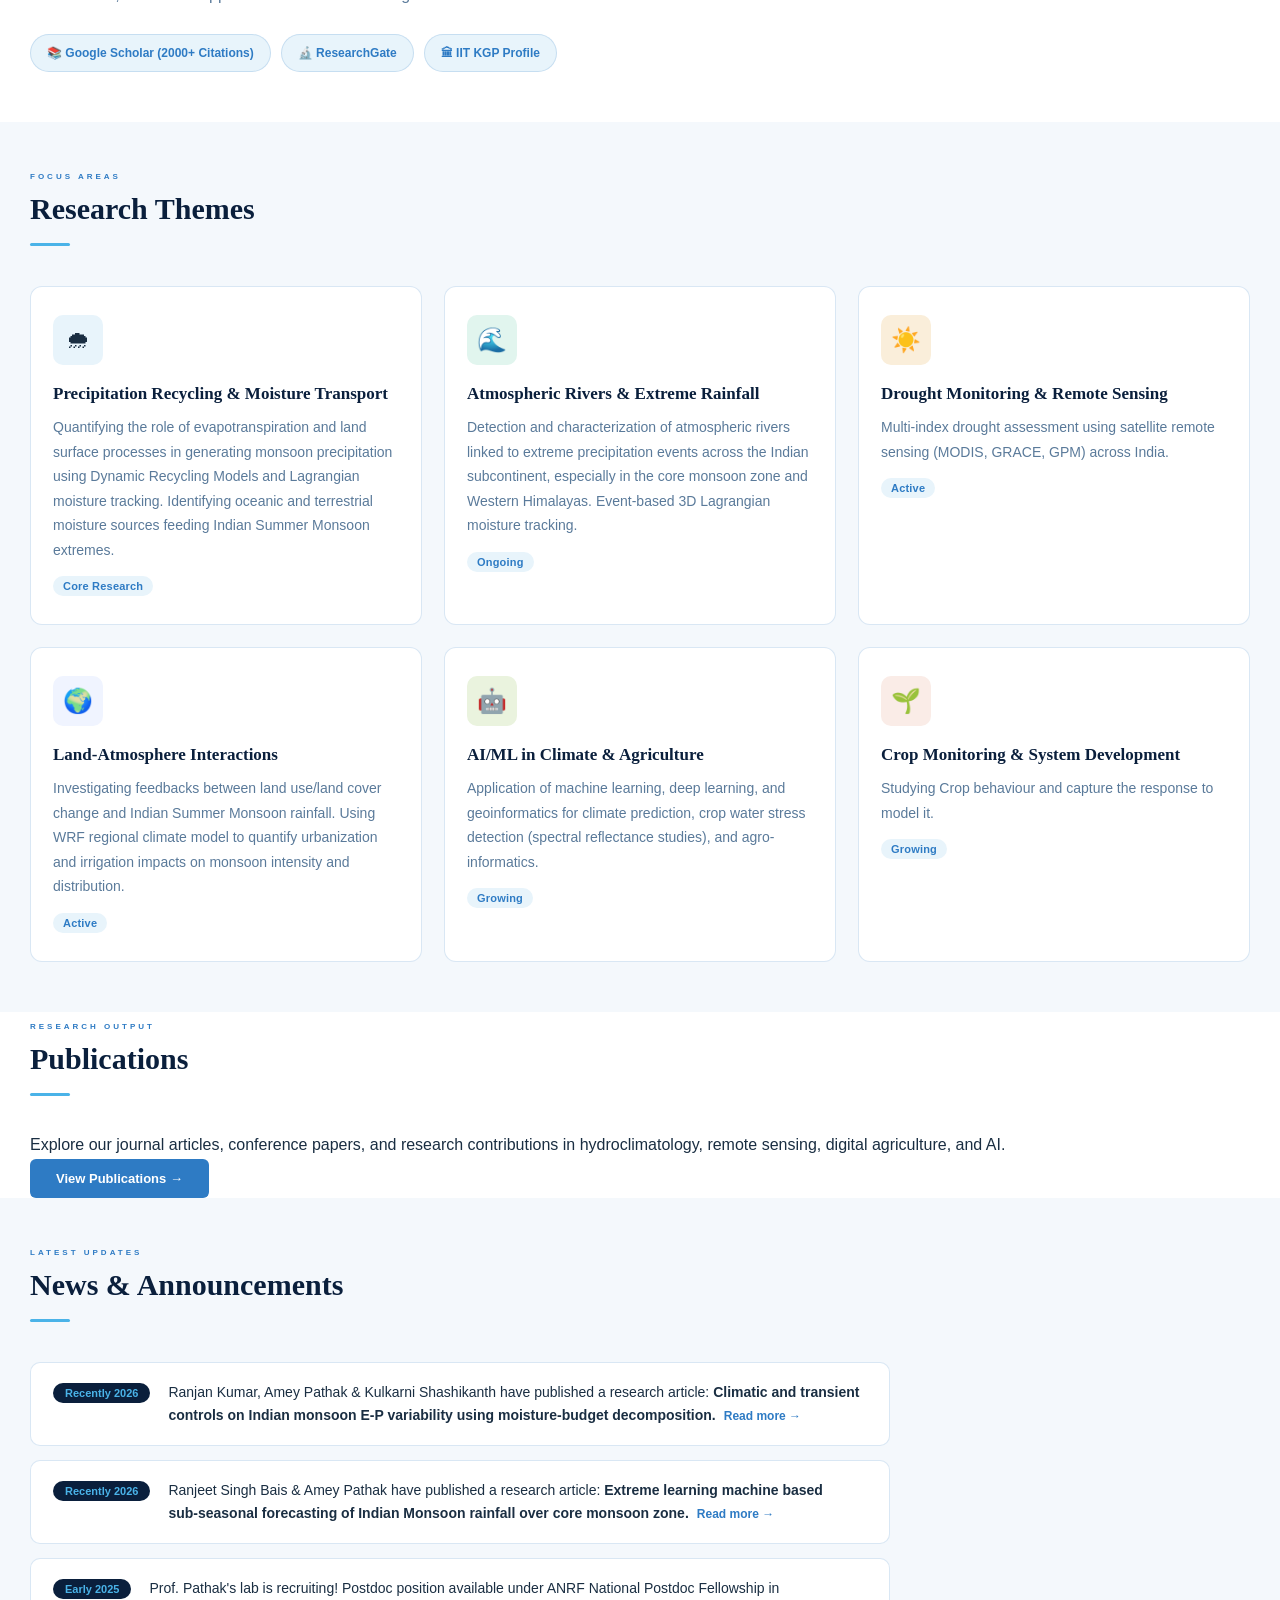
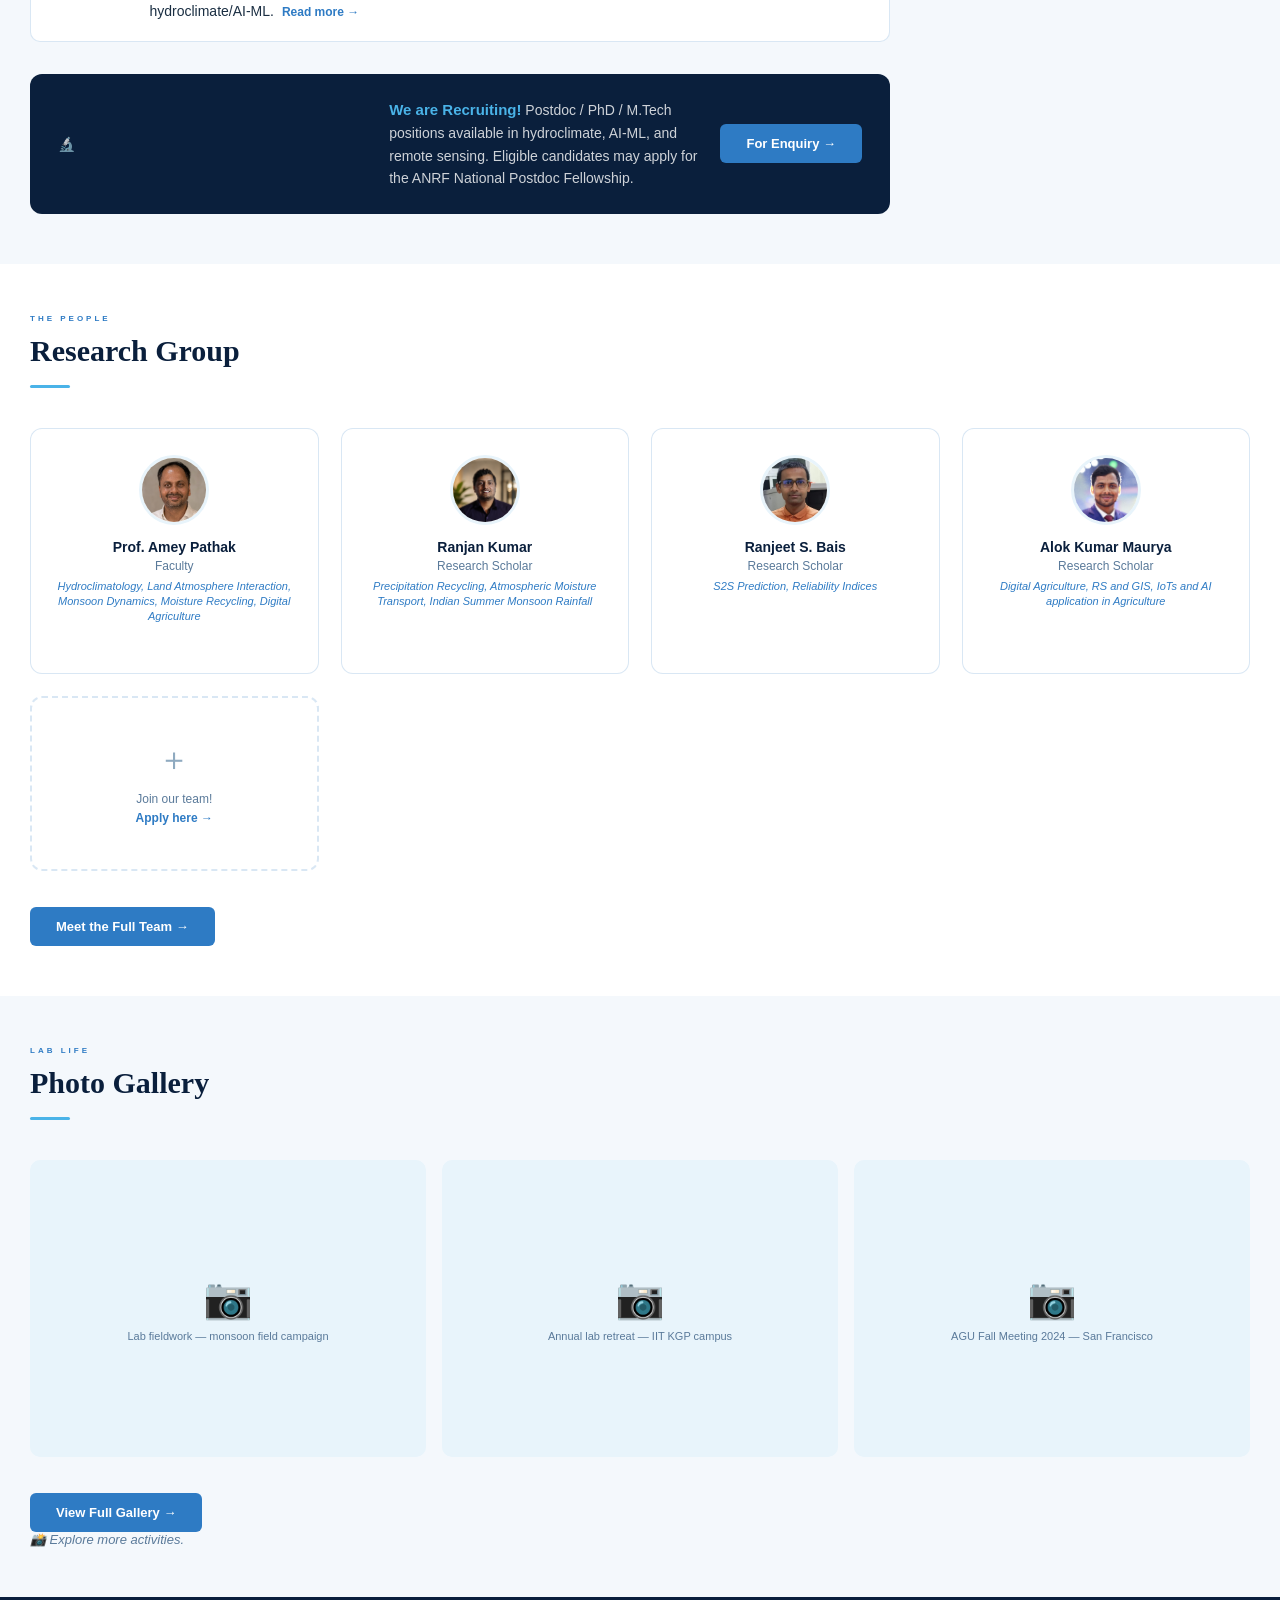
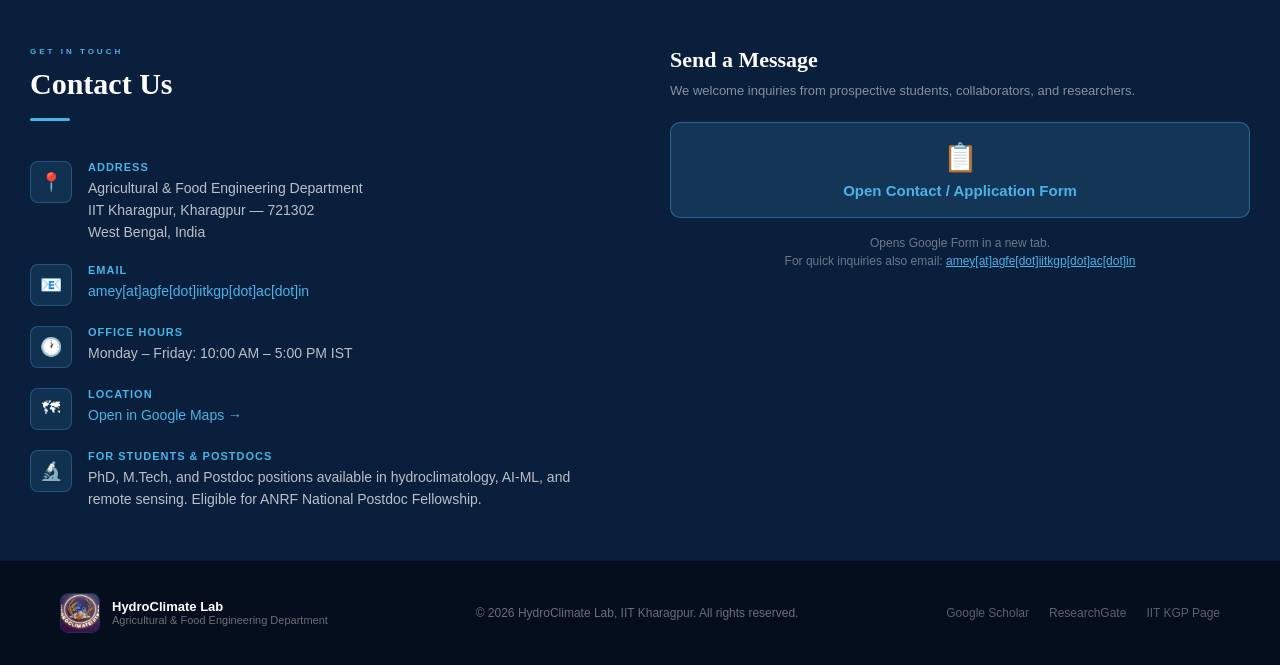
==== commit 5823e514: "Update index.html" ====
--- a/index.html
+++ b/index.html
@@ -40,7 +40,7 @@
     <p class="hero-subtitle" id="hero-tagline"></p>
     <div class="hero-ctas">
       <a href="#research" class="btn-primary">Explore Research</a>
-      <a href="#publications" class="btn-outline">Publications</a>
+      <a href="#publications.html" class="btn-outline">Publications</a>
       <a href="#contact" class="btn-outline">Join the Lab</a>
     </div>
   </div>
@@ -182,4 +182,4 @@
 <script src="js/publication_data.js"></script>
 <script src="js/main.js"></script>
 </body>
-</html>+</html>
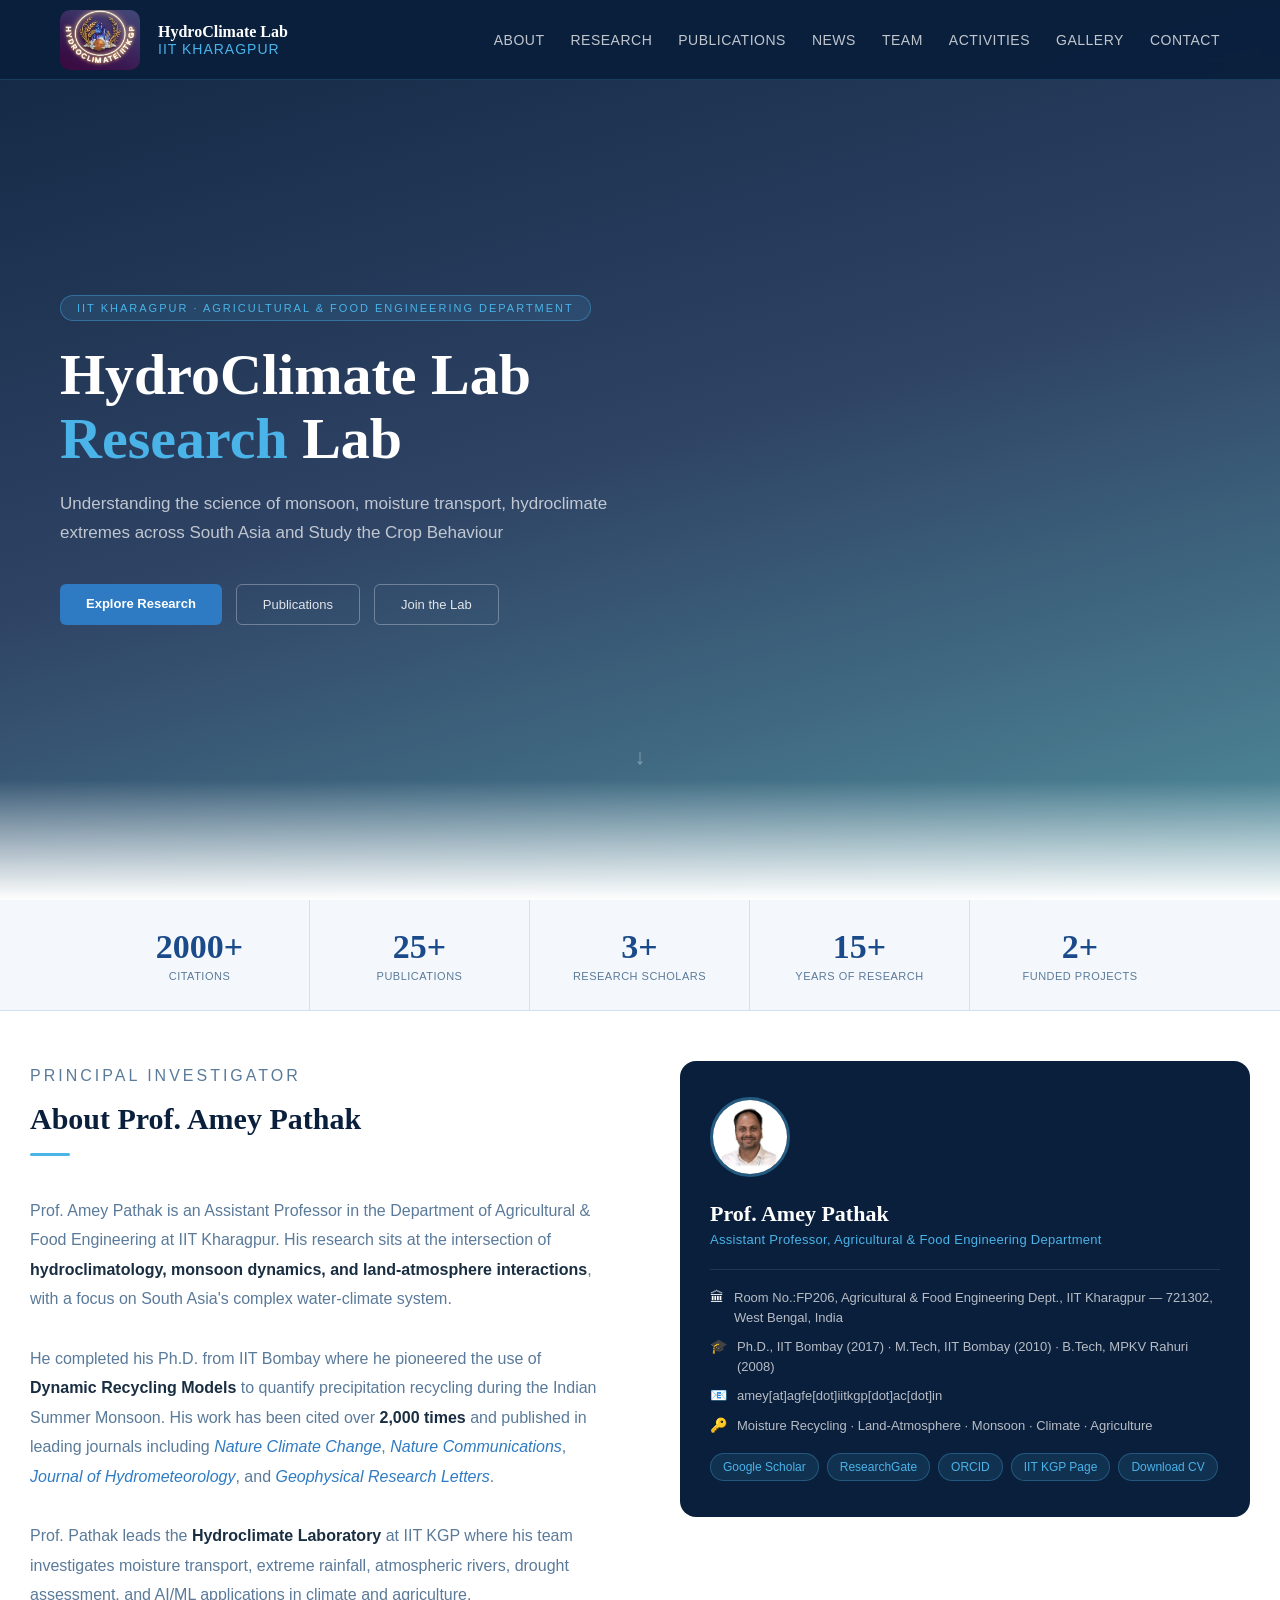
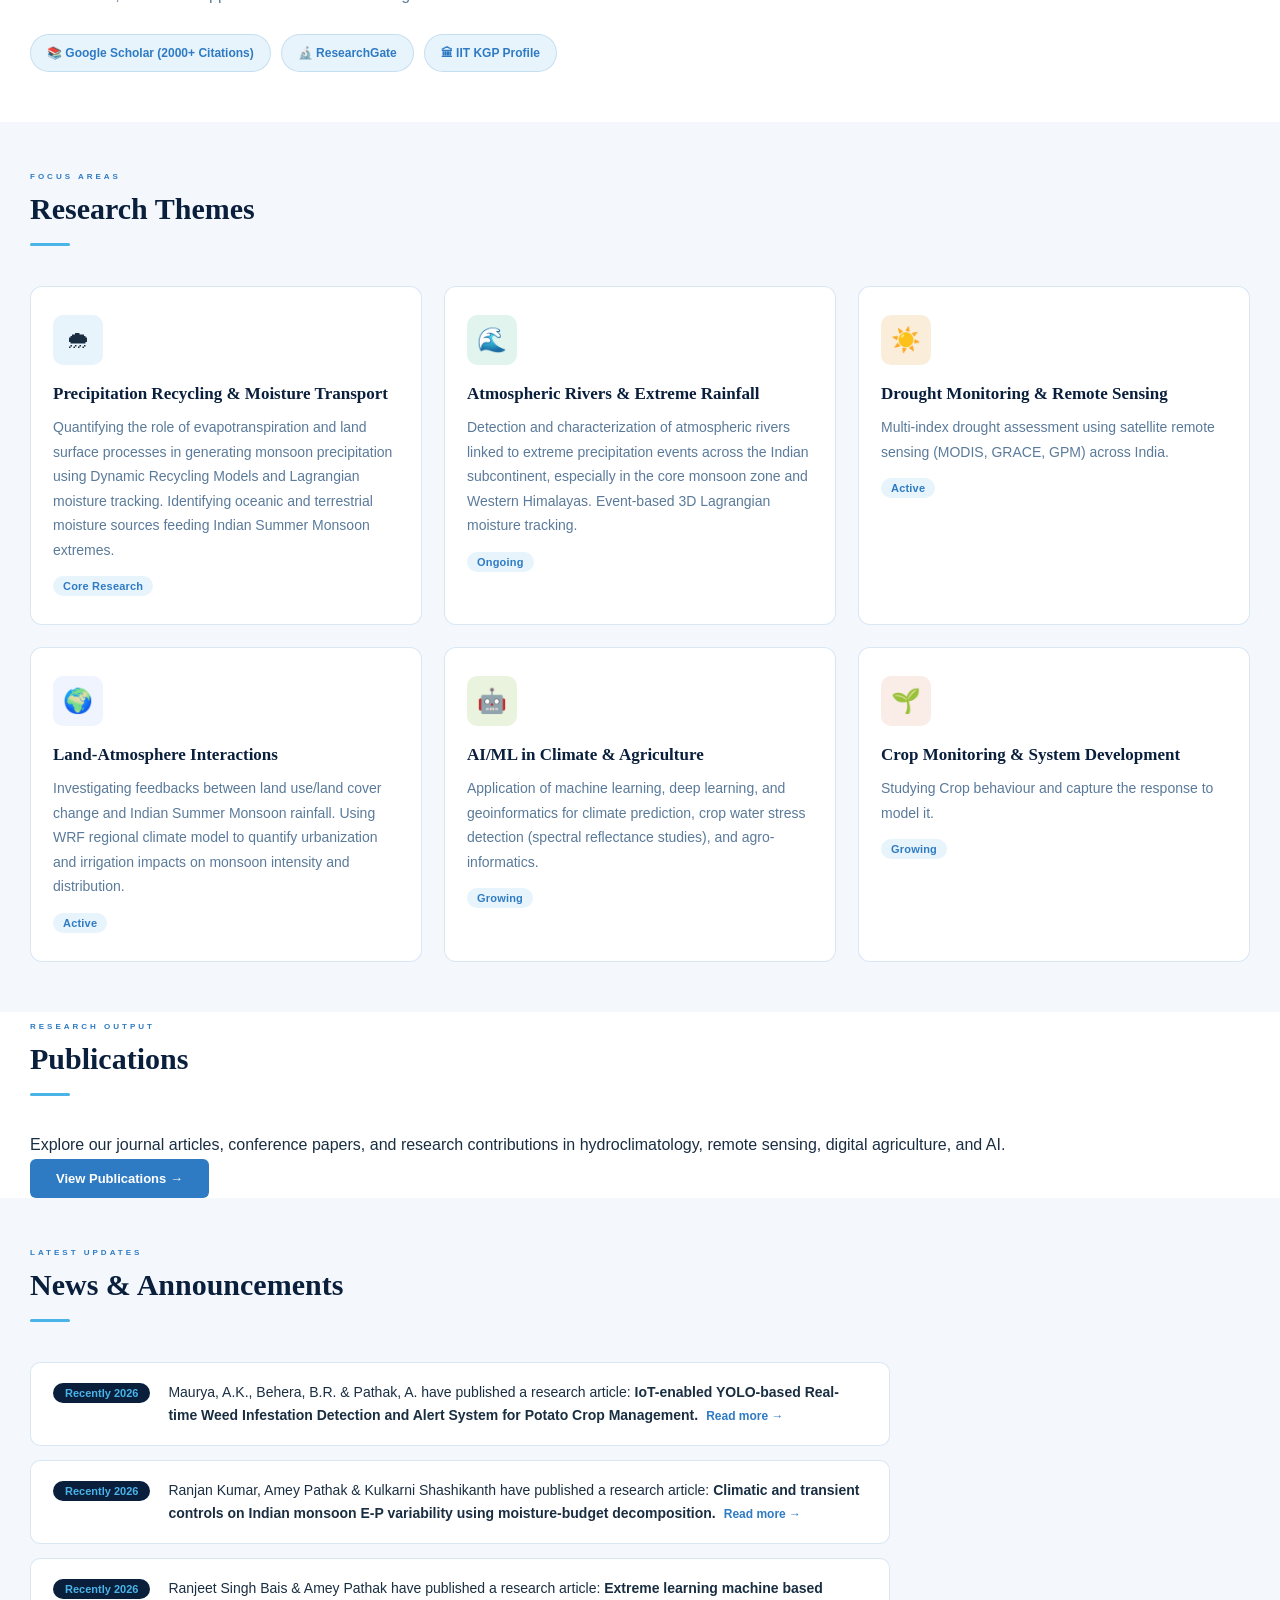
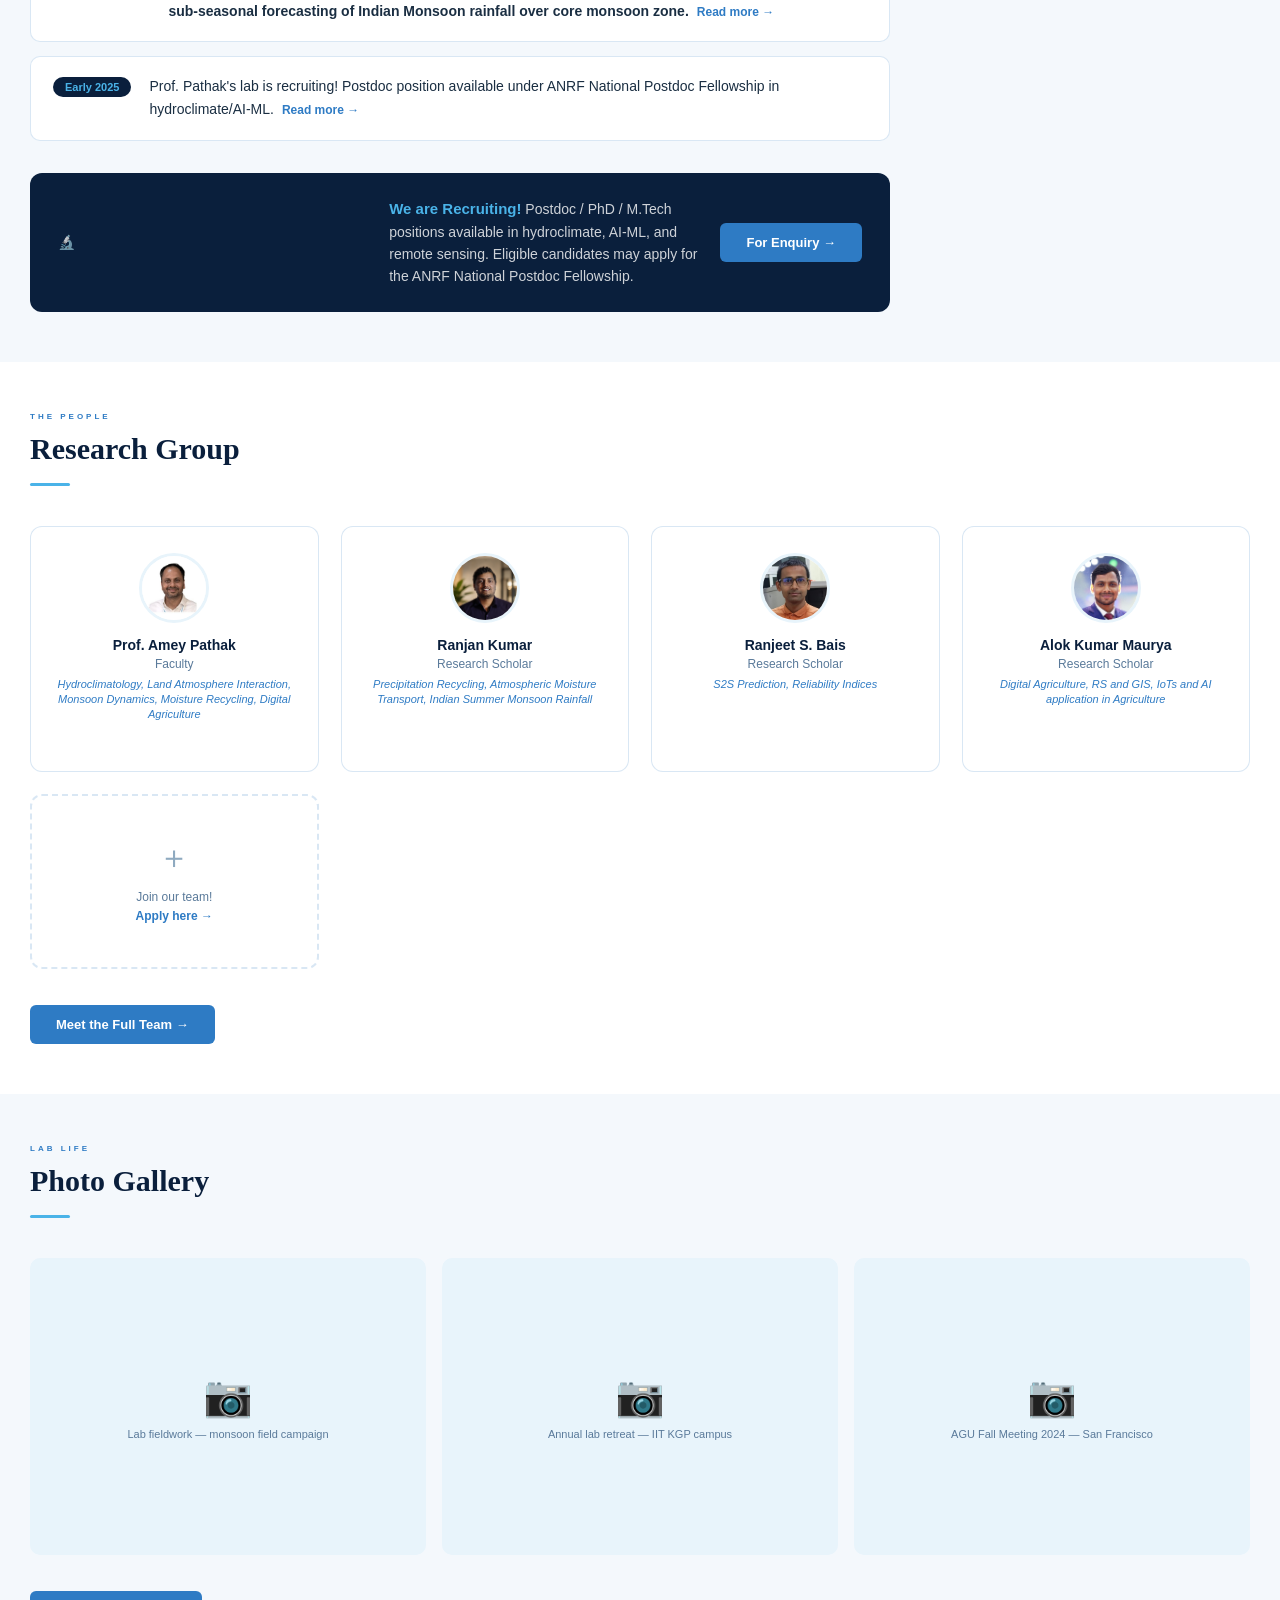
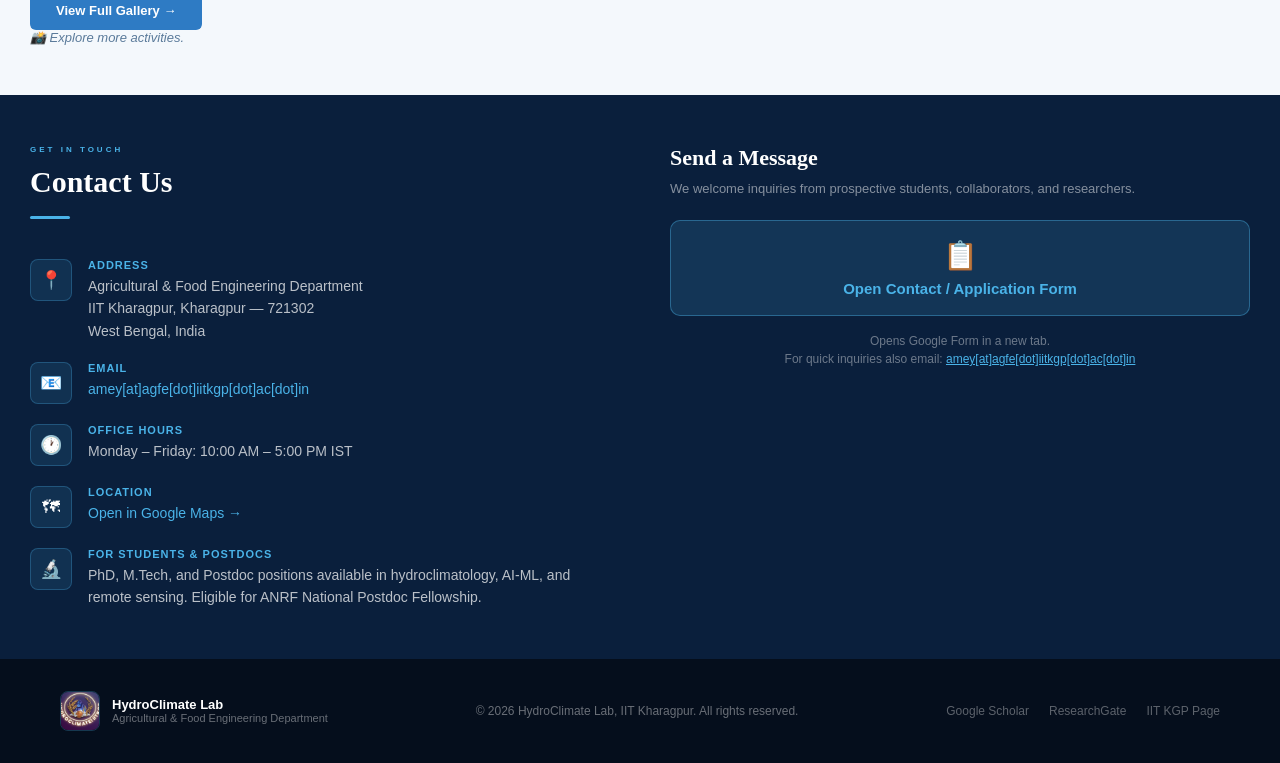
==== commit a947c5b1: "Update index.html" ====
--- a/index.html
+++ b/index.html
@@ -9,6 +9,26 @@
   <link rel="stylesheet" href="css/style.css"/>
 </head>
 <body>
+
+  <!-- Default Statcounter code for my research web page
+https://hydroclimatelab.github.io/HydroClimate-Lab -->
+<script type="text/javascript">
+var sc_project=13291717; 
+var sc_invisible=1; 
+var sc_security="532be3a0"; 
+</script>
+<script type="text/javascript"
+src="https://www.statcounter.com/counter/counter.js"
+async></script>
+<noscript><div class="statcounter"><a title="Web Analytics"
+href="https://statcounter.com/" target="_blank"><img
+class="statcounter"
+src="https://c.statcounter.com/13291717/0/532be3a0/1/"
+alt="Web Analytics"
+referrerPolicy="no-referrer-when-downgrade"></a></div></noscript>
+<!-- End of Statcounter Code -->
+
+  
 
 <!-- NAV -->
 <nav id="navbar">
